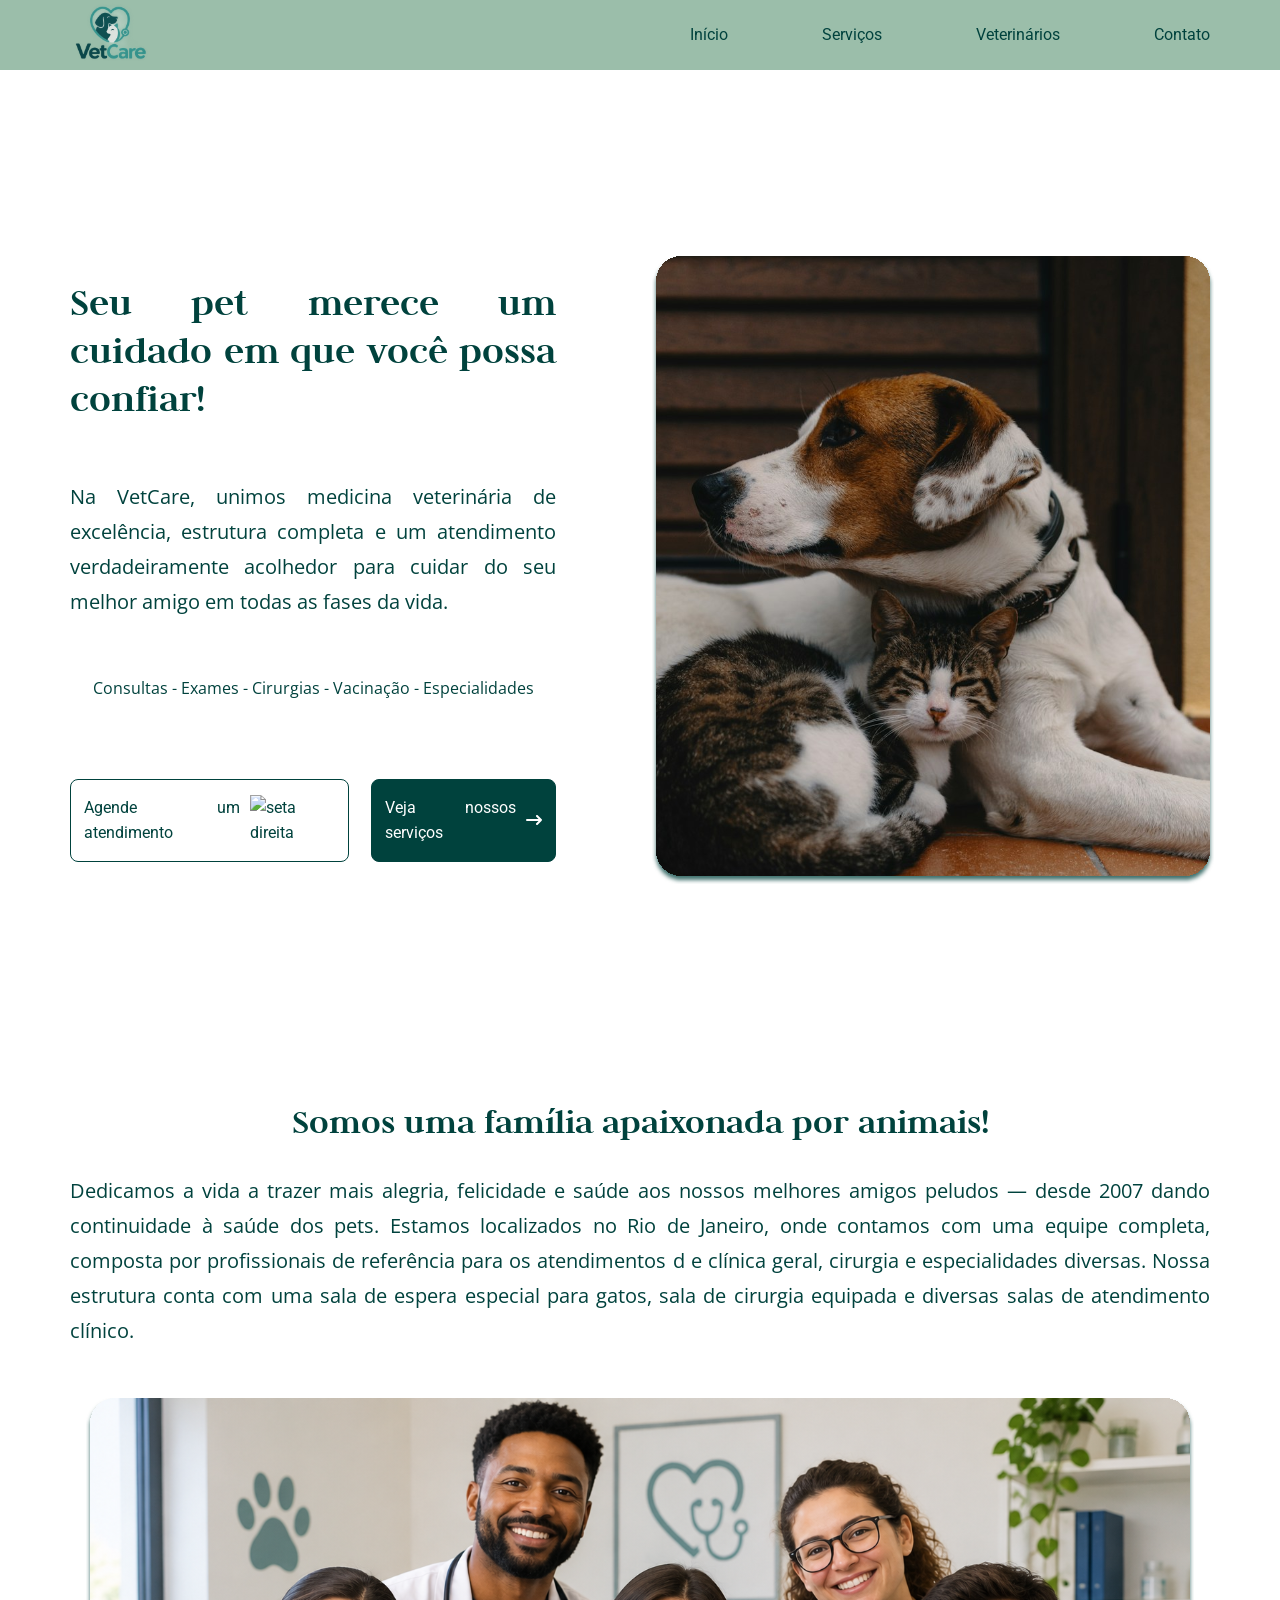
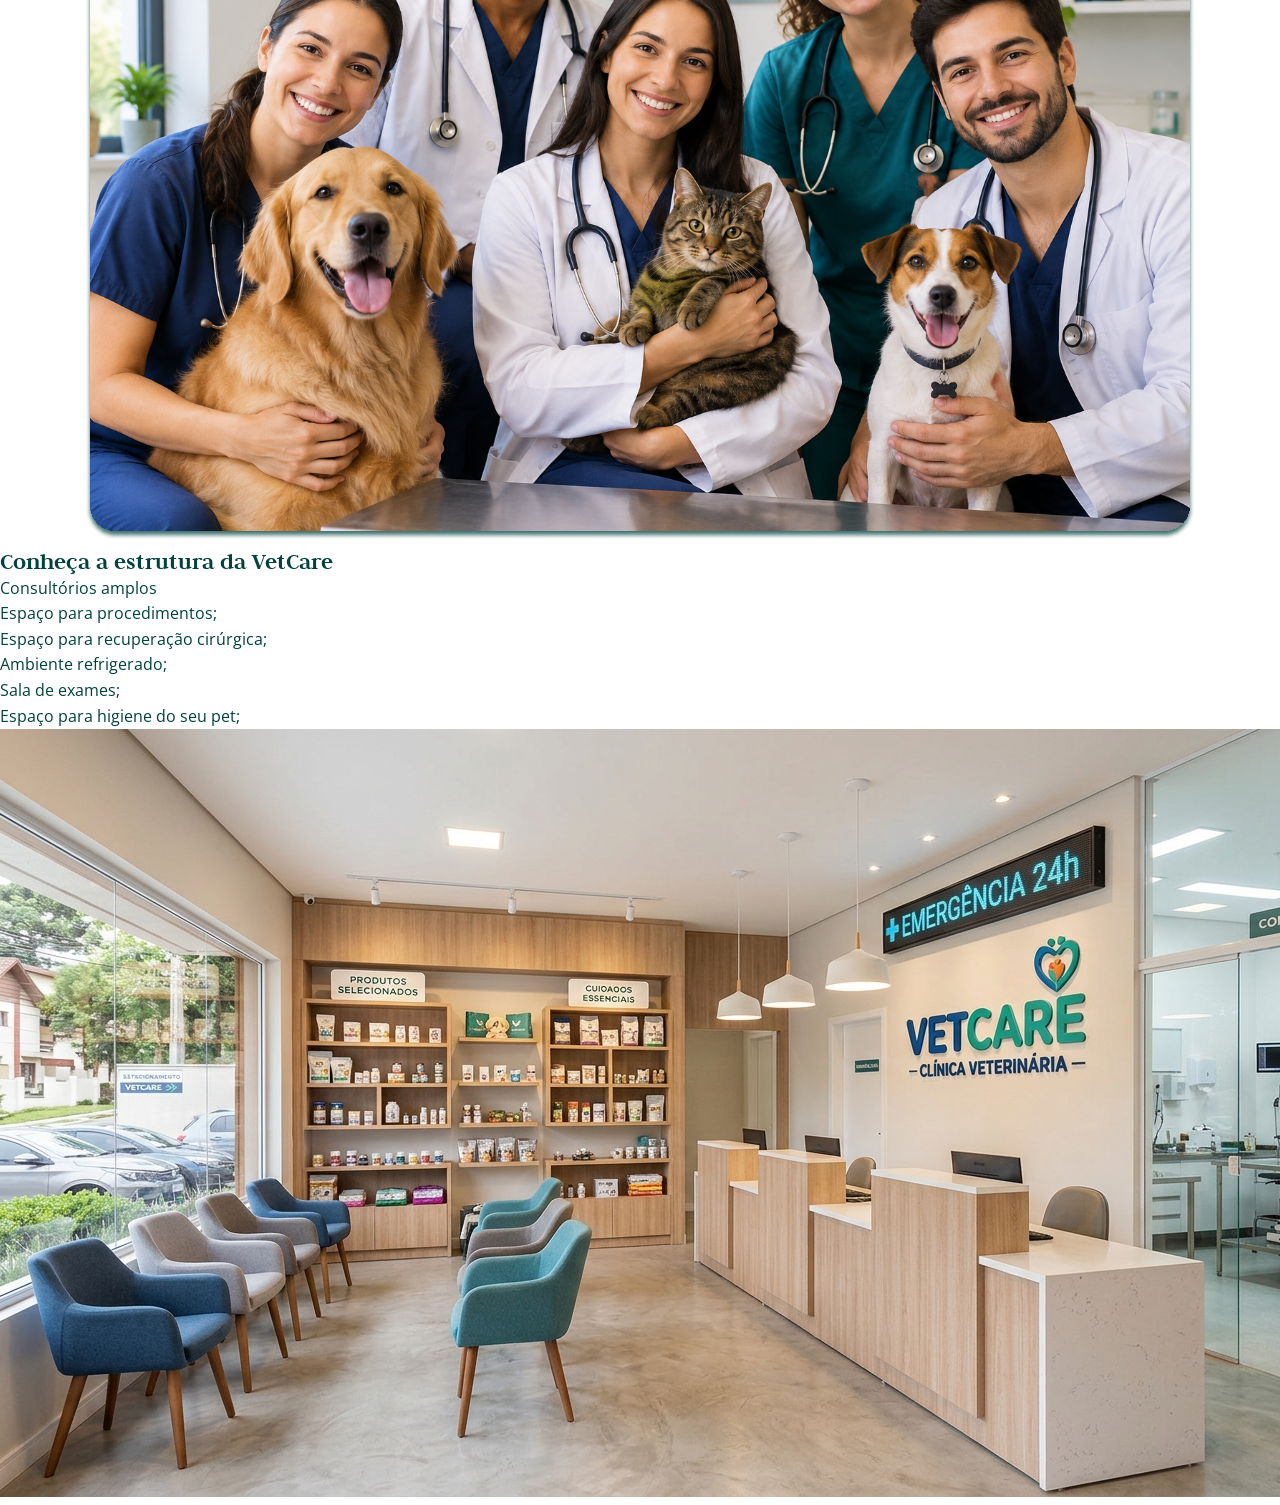
==== index.html @ e6e2c0a5 "Organiza estrutura de arquivos do projeto" ====
<!DOCTYPE html>
<html lang="pt-br">

<head>
    <meta charset="UTF-8">
    <meta name="viewport" content="width=device-width, initial-scale=1.0">
    <title>VetCare</title>
    <link rel="stylesheet" href="./css/styles.css">
    <link rel="preconnect" href="https://fonts.googleapis.com">
    <link rel="preconnect" href="https://fonts.gstatic.com" crossorigin>
    <link
        href="https://fonts.googleapis.com/css2?family=Judson:ital,wght@0,400;0,700;1,400&family=Montserrat:ital,wght@0,100..900;1,100..900&family=Open+Sans:ital,wght@0,300..800;1,300..800&family=Roboto:ital,wght@0,100..900;1,100..900&display=swap"
        rel="stylesheet">

</head>

<body>
    <header>
        <div class="logo"><a href="../pages/index.html"><img src="../assets/img/logo.vetcare.png"
                    alt="VetCare Logo"></a></div>
        <nav class="navbar">
            <ul>
                <li><a href="../pages/index.html">Início</a></li>
                <li><a href="../pages/servicos.html">Serviços</a></li>
                <li><a href="../pages/veterinarios.html">Veterinários</a></li>
                <li><a href="../pages/contato.html">Contato</a></li>
            </ul>
        </nav>
    </header>

    <main>
        <section class="hero">
            <div class="hero-content">
                <h1>Seu pet merece um cuidado em que você possa confiar!</h1>
                <p class="hero-description">Na VetCare, unimos medicina veterinária de excelência, estrutura completa e
                    um atendimento verdadeiramente acolhedor para cuidar do seu melhor amigo em todas as fases da vida.
                </p>
                <p class="hero-services">Consultas - Exames - Cirurgias - Vacinação - Especialidades </p>

                <div class="botoes">
                    <a href="#" class="btn-1">Agende um atendimento <img src="../assets/icons/seta-direita-verde.svg"
                            alt="seta direita"></a>
                    <a href="../pages/contato.html" class="btn-2">Veja nossos serviços <img
                            src="../assets/icons/seta-direita-branca.svg" alt="seta direita"></a>
                </div>
            </div>



            <div class="hero-image">
                <img src="../assets/img/img-pet-01.svg" alt="Hero Image">
            </div>


        </section>

        <section>
            <div class="sobre-nos">
                <div class="texto-sobre-nos">
                    <h2>Somos uma família apaixonada por animais!</h2>
                    <p>Dedicamos a vida a trazer mais alegria, felicidade e saúde aos nossos melhores amigos peludos —
                        desde
                        2007 dando continuidade à saúde dos pets.
                        Estamos localizados no Rio de Janeiro, onde contamos com uma equipe completa, composta por
                        profissionais de referência para os atendimentos d e clínica geral, cirurgia e especialidades
                        diversas.
                        Nossa estrutura conta com uma sala de espera especial para gatos, sala de cirurgia equipada e
                        diversas salas de atendimento clínico. </p>

                </div>

                <div class="imagem-sobre-nos">
                    <img src="../assets/img/team.svg" alt="Sobre Nós">
                </div>


            </div>



        </section>

        <section>
            <div class="estrutura">
                <h2>Conheça a estrutura da VetCare</h2>
                <ul>
                    <li>Consultórios amplos</li>
                    <li>Espaço para procedimentos;</li>
                    <li>Espaço para recuperação cirúrgica;</li>
                    <li>Ambiente refrigerado;</li>
                    <li>Sala de exames;</li>
                    <li>Espaço para higiene do seu pet;</li>
                </ul>
            </div>

            <div class="imagem-estrutura">
                <img src="../assets/img/estrutura-vetcare.jpg" alt="Estrutura VetCare">
            </div>
        </section>

    </main>

</body>

</html>
---- css/styles.css ----
* {
    margin: 0;
    padding: 0;
    box-sizing: border-box;
}

html {
    font-size: 62.5%;
}

h1, h2, h3, h4, h5, h6 {
    font-family: 'Judson', serif;
    font-weight: bold;
    color: #00423D;
    line-height: 1.2;
    
}

h1 {
    font-size: 4rem;
}
body {
    font-family: 'Open Sans', sans-serif;
    font-size: 1.6rem;
    line-height: 1.6;
    color: #00423D;
   
}

/*Header*/

header {
    display: flex;
    justify-content: space-between;
    align-items: center;
    flex-direction: row;
    background-color: rgba(60, 128, 89, 0.51);
    padding: 0 5rem;
    height: 7rem;
}

.logo {
    flex-shrink: 0; /* Impede que o logo encolha */
}

.logo img {
    height: 8rem;
}

.navbar {
    display: flex;
    gap: 2rem;
    font-family: roboto, sans-serif;
    font-weight: normal;
    font-size: 1.6rem;
}

.navbar ul {
    list-style: none;
    display: flex;
    gap: 5.4rem;
    padding: 1rem 0;
}

.navbar ul li {
    margin: 0 1rem;
}

.navbar ul li a {
    text-decoration: none;
    color: #00423D;
    font-weight: normal;
    display: inline-block;
    padding: 1rem;
    border-radius: 3rem;
    transition: background-color 0.3s ease;
}

.navbar ul li a:hover {
    transition: color 0.3s ease;
    color: #ffffff;
    font-weight: bold;
    background-color: #00423D;
    border-radius: 3rem;
    padding: 1rem;
}

.navbar ul li a::after{
    content: '';
    position: absolute;
    bottom: 1rem;
    left: 50%;
    width: 0;
    height: 0.2rem;
    background-color: #00423D;
    transition: all 300ms ease-in-out;

} 
.navbar ul li a:hover::after {
    width: 50%;
    left: 25%;
}

.hero {
    display: flex;
    justify-content: space-evenly;
    align-items: center;
    height: 100vh;
    padding: 0 5rem;
    margin: 2rem;
    gap: 10rem;
    margin-top: 5rem;
}

.hero-content {
    text-align: justify;
    gap: 5.7rem;
    display: flex;
    flex-direction: column;
}

.hero-description {
    font-size: 2rem;
    line-height: 3.5rem;
}

.hero-services {
    text-align: center;
    
}

.hero-image {
    display: flex;
    justify-content: center;
    align-items: center;
    width: 55.4rem;
    height: 62rem;
}

.botoes {
    display: flex;
    flex-direction: row;
    justify-content: center;
    align-items: center;
    gap: 2.2rem;
    margin-top: 2rem;
  
   
}

.botoes .btn-1 {
    display: inline-flex;
    align-items: center;
    gap: 1rem;
    padding: 1.5rem 1.3rem;
    border: solid 1px #00423D;
    border-radius: 0.8rem;
    font-family: roboto, sans-serif;
    font-weight: normal;
    font-size: 1.6rem;
    cursor: pointer;
    text-decoration: none;
    transition: background-color 0.3s ease; 
    color: #00423D;
}

.botoes .btn-2 {
    display: inline-flex;
    align-items: center;
    gap: 1rem;
    padding: 1.5rem 1.3rem;
    border: solid 1px #00423D;
    border-radius: 0.8rem;
    font-family: roboto, sans-serif;
    font-weight: normal;
    font-size: 1.6rem;
    cursor: pointer;
    text-decoration: none;
    transition: background-color 0.3s ease; 
    color: #00423D;
    background-color: #00423D;
    color: #ffffff;

}

.botoes .btn-1:hover {
    background-color: #8F9642;
    color: #00423D;
    font-weight: bold;

}

.botoes .btn-2:hover {
    background-color: rgb(0, 66, 61, 0.83);
    color: #ffffff;
    font-weight: bold;
}

.sobre-nos {
    display: flex;
    justify-content: center;
    flex-direction: column;
    align-items: center;
    margin-top: 8rem;
    gap: 3rem;
}

.texto-sobre-nos h2 {
    font-size: 3.6rem;
    text-align: center;
    margin-bottom: 3rem;

}
.texto-sobre-nos p {
    font-size: 2rem;
    line-height: 3.5rem;
    text-align: justify;
    margin-bottom: 3rem;
    padding: 0 5rem;
    margin: 2rem;
}
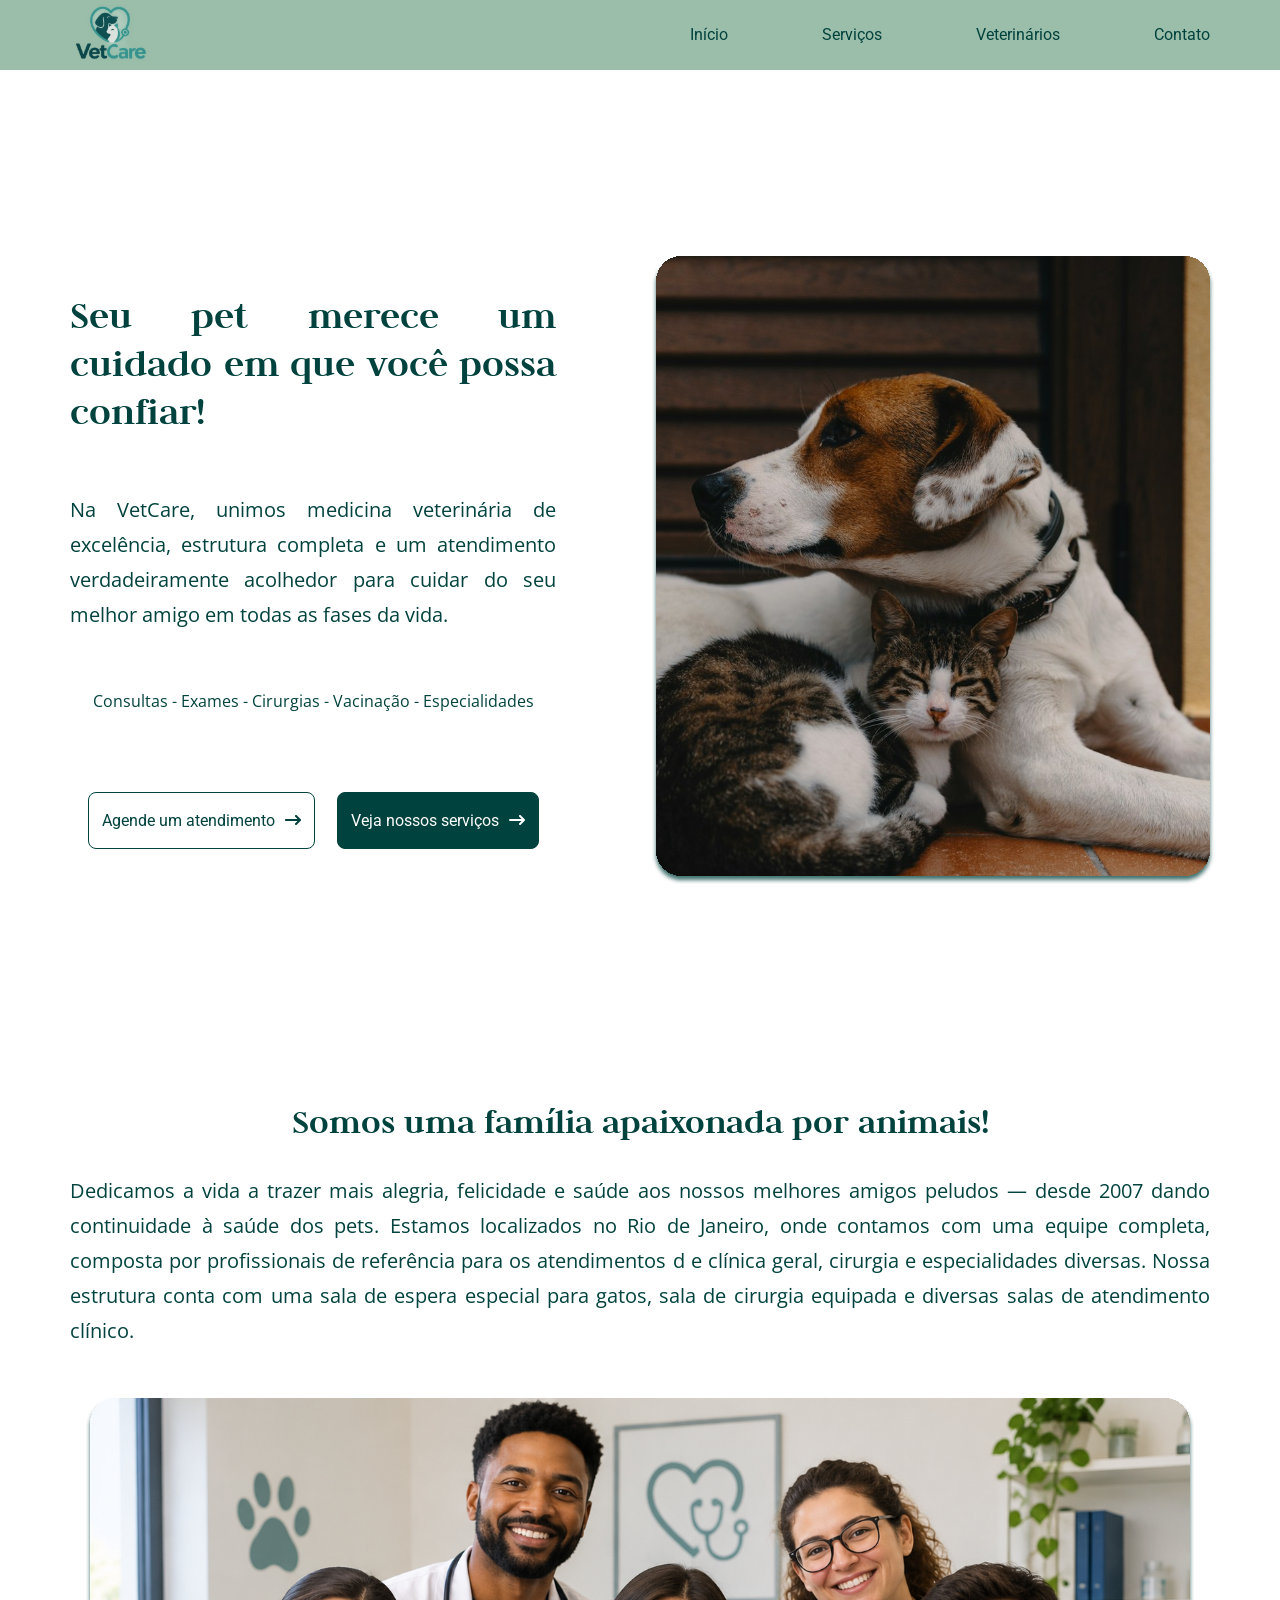
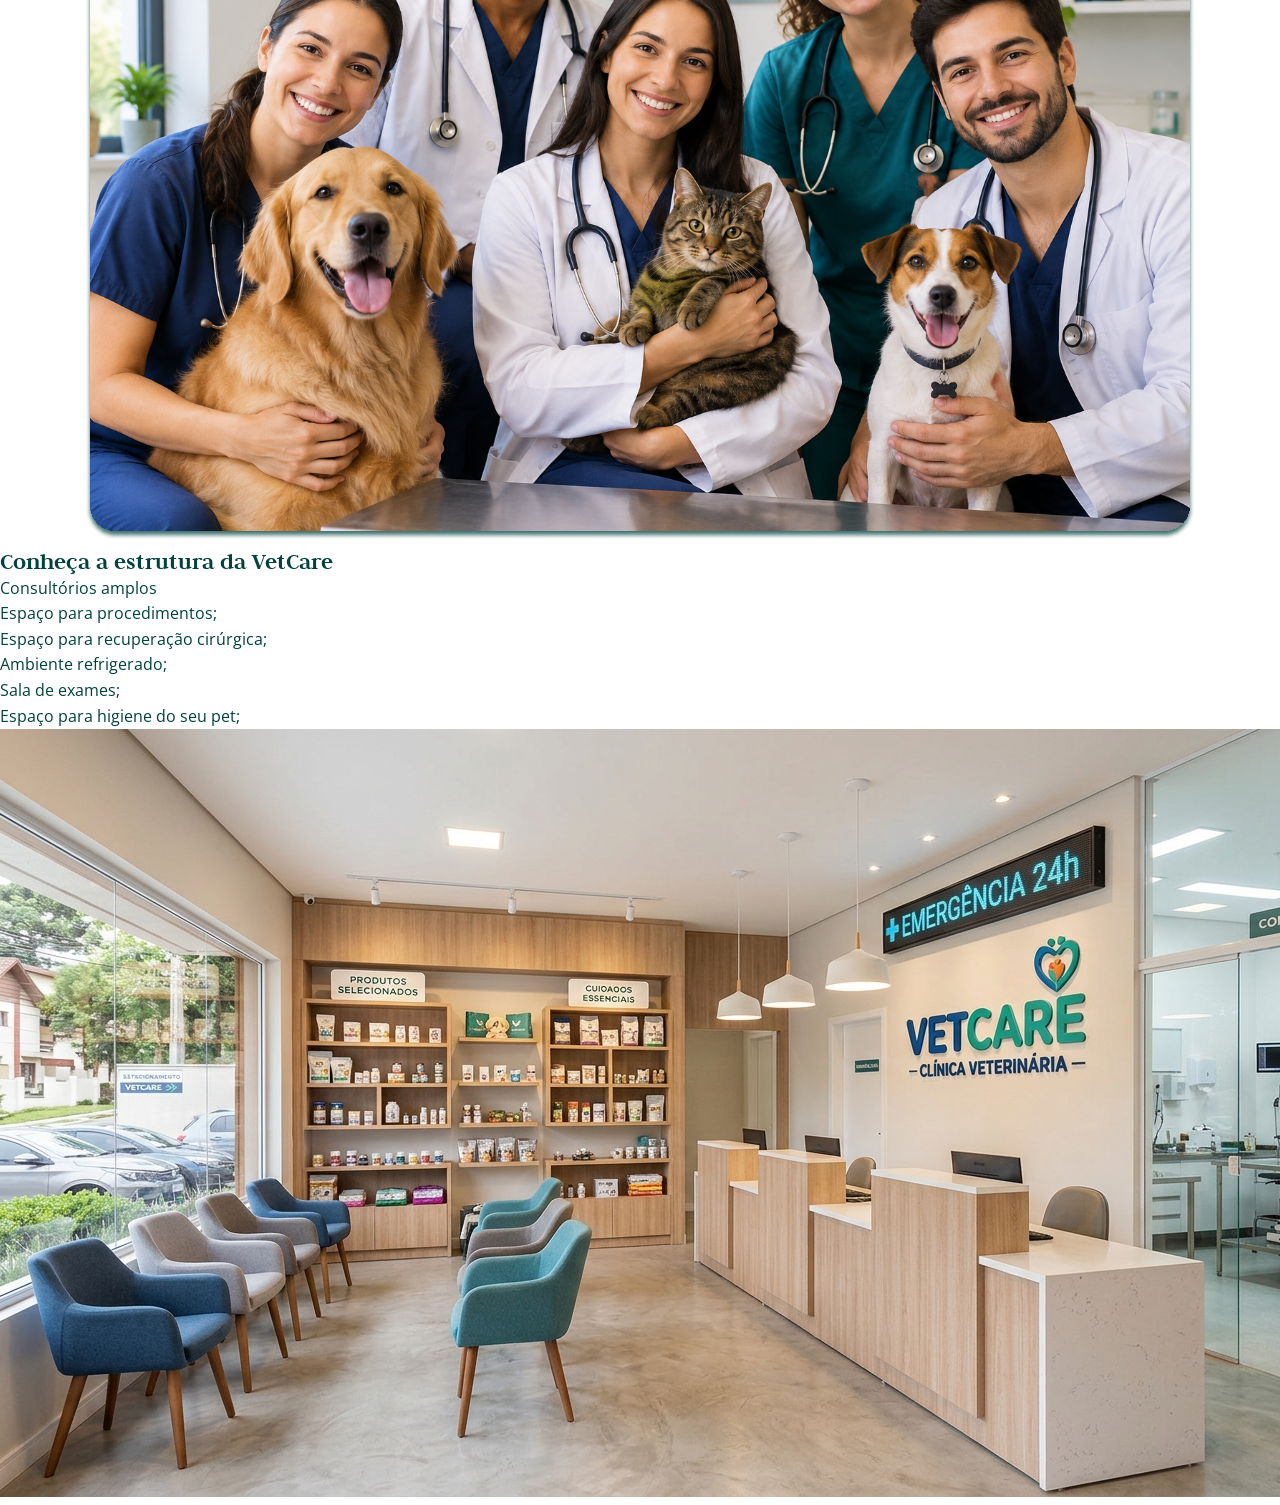
==== commit edddd4f3: "feat: correção de icone de seta" ====
--- a/index.html
+++ b/index.html
@@ -16,14 +16,14 @@
 
 <body>
     <header>
-        <div class="logo"><a href="../pages/index.html"><img src="../assets/img/logo.vetcare.png"
+        <div class="logo"><a href="./index.html"><img src="../assets/img/logo.vetcare.png"
                     alt="VetCare Logo"></a></div>
         <nav class="navbar">
             <ul>
-                <li><a href="../pages/index.html">Início</a></li>
-                <li><a href="../pages/servicos.html">Serviços</a></li>
-                <li><a href="../pages/veterinarios.html">Veterinários</a></li>
-                <li><a href="../pages/contato.html">Contato</a></li>
+                <li><a href="./index.html">Início</a></li>
+                <li><a href="./servicos.html">Serviços</a></li>
+                <li><a href="./veterinarios.html">Veterinários</a></li>
+                <li><a href="./contato.html">Contato</a></li>
             </ul>
         </nav>
     </header>
@@ -38,10 +38,10 @@
                 <p class="hero-services">Consultas - Exames - Cirurgias - Vacinação - Especialidades </p>
 
                 <div class="botoes">
-                    <a href="#" class="btn-1">Agende um atendimento <img src="../assets/icons/seta-direita-verde.svg"
+                    <a href="#" class="btn-1">Agende um atendimento <img src="assets/icons/seta-direita-verde-2.jpg"
                             alt="seta direita"></a>
-                    <a href="../pages/contato.html" class="btn-2">Veja nossos serviços <img
-                            src="../assets/icons/seta-direita-branca.svg" alt="seta direita"></a>
+                    <a href="#" class="btn-2">Veja nossos serviços <img
+                            src="assets/icons/seta-direita-branca.svg" alt="seta direita"></a>
                 </div>
             </div>
 
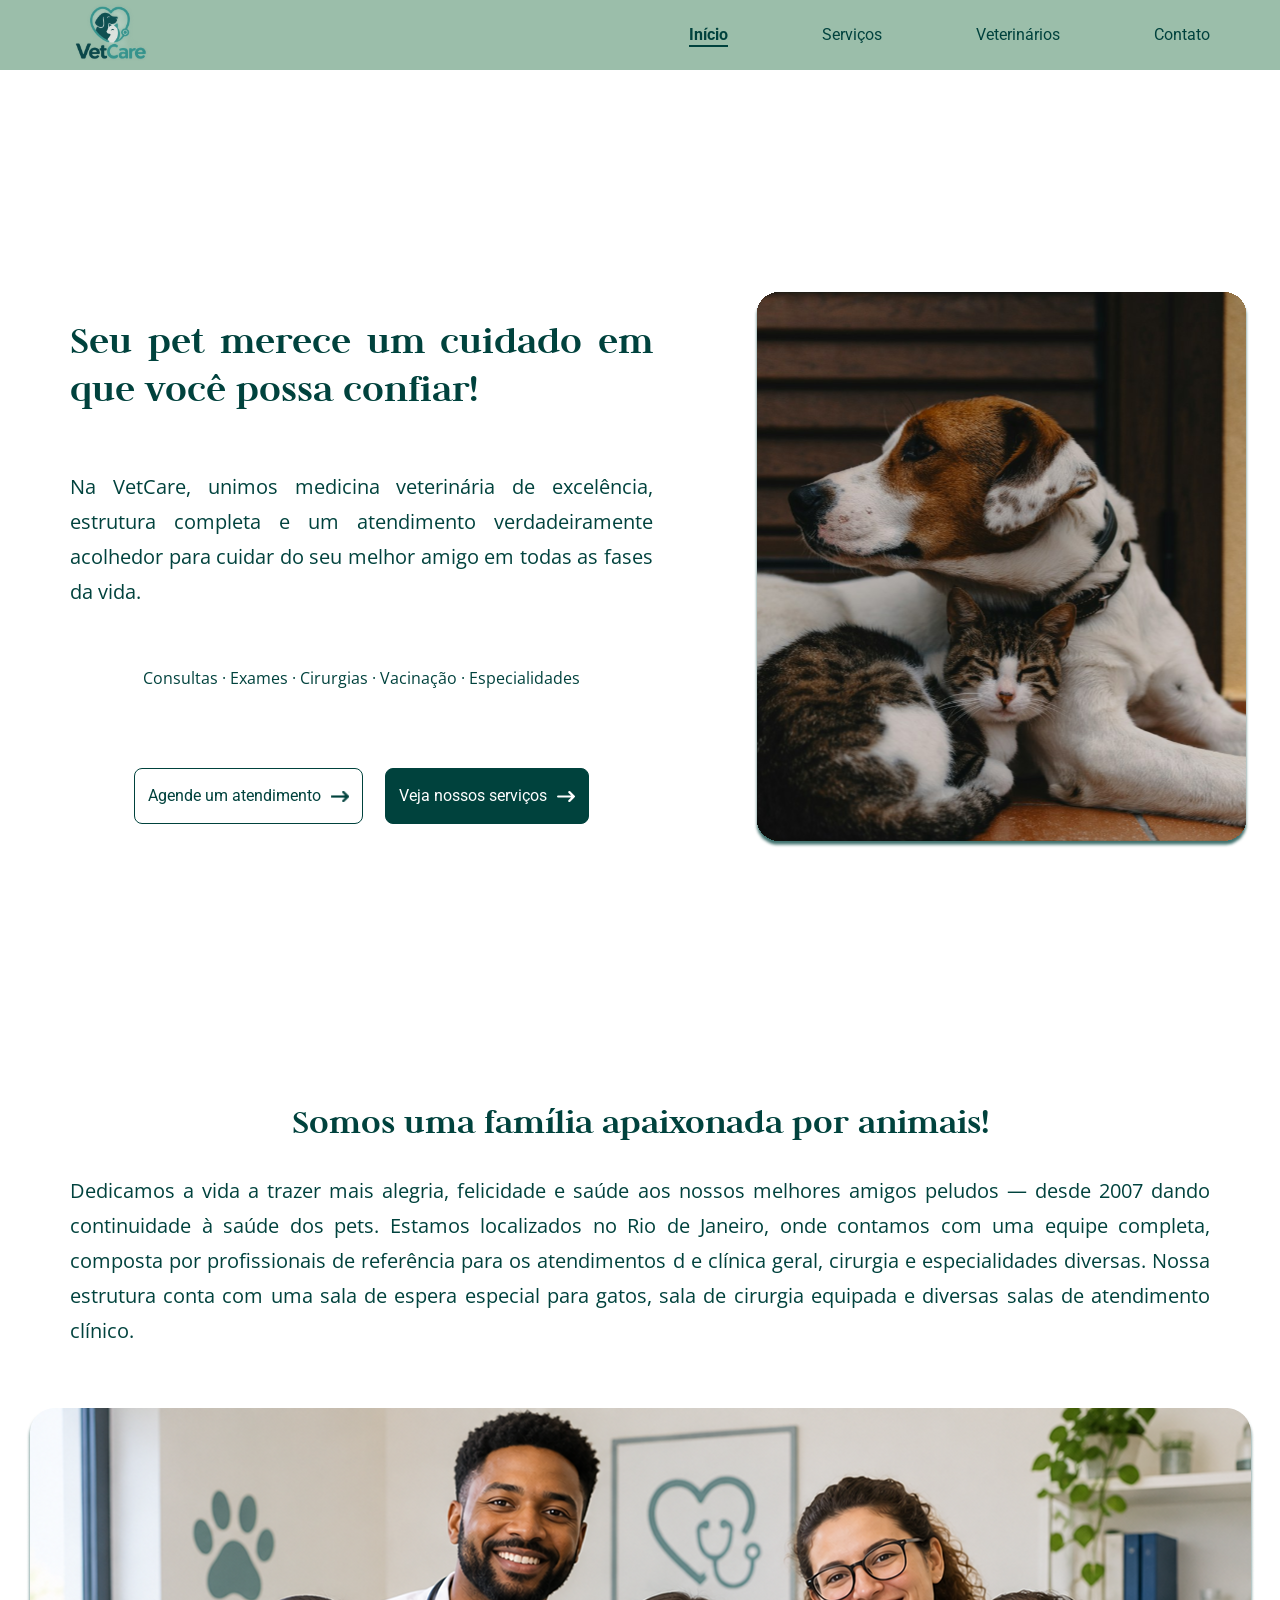
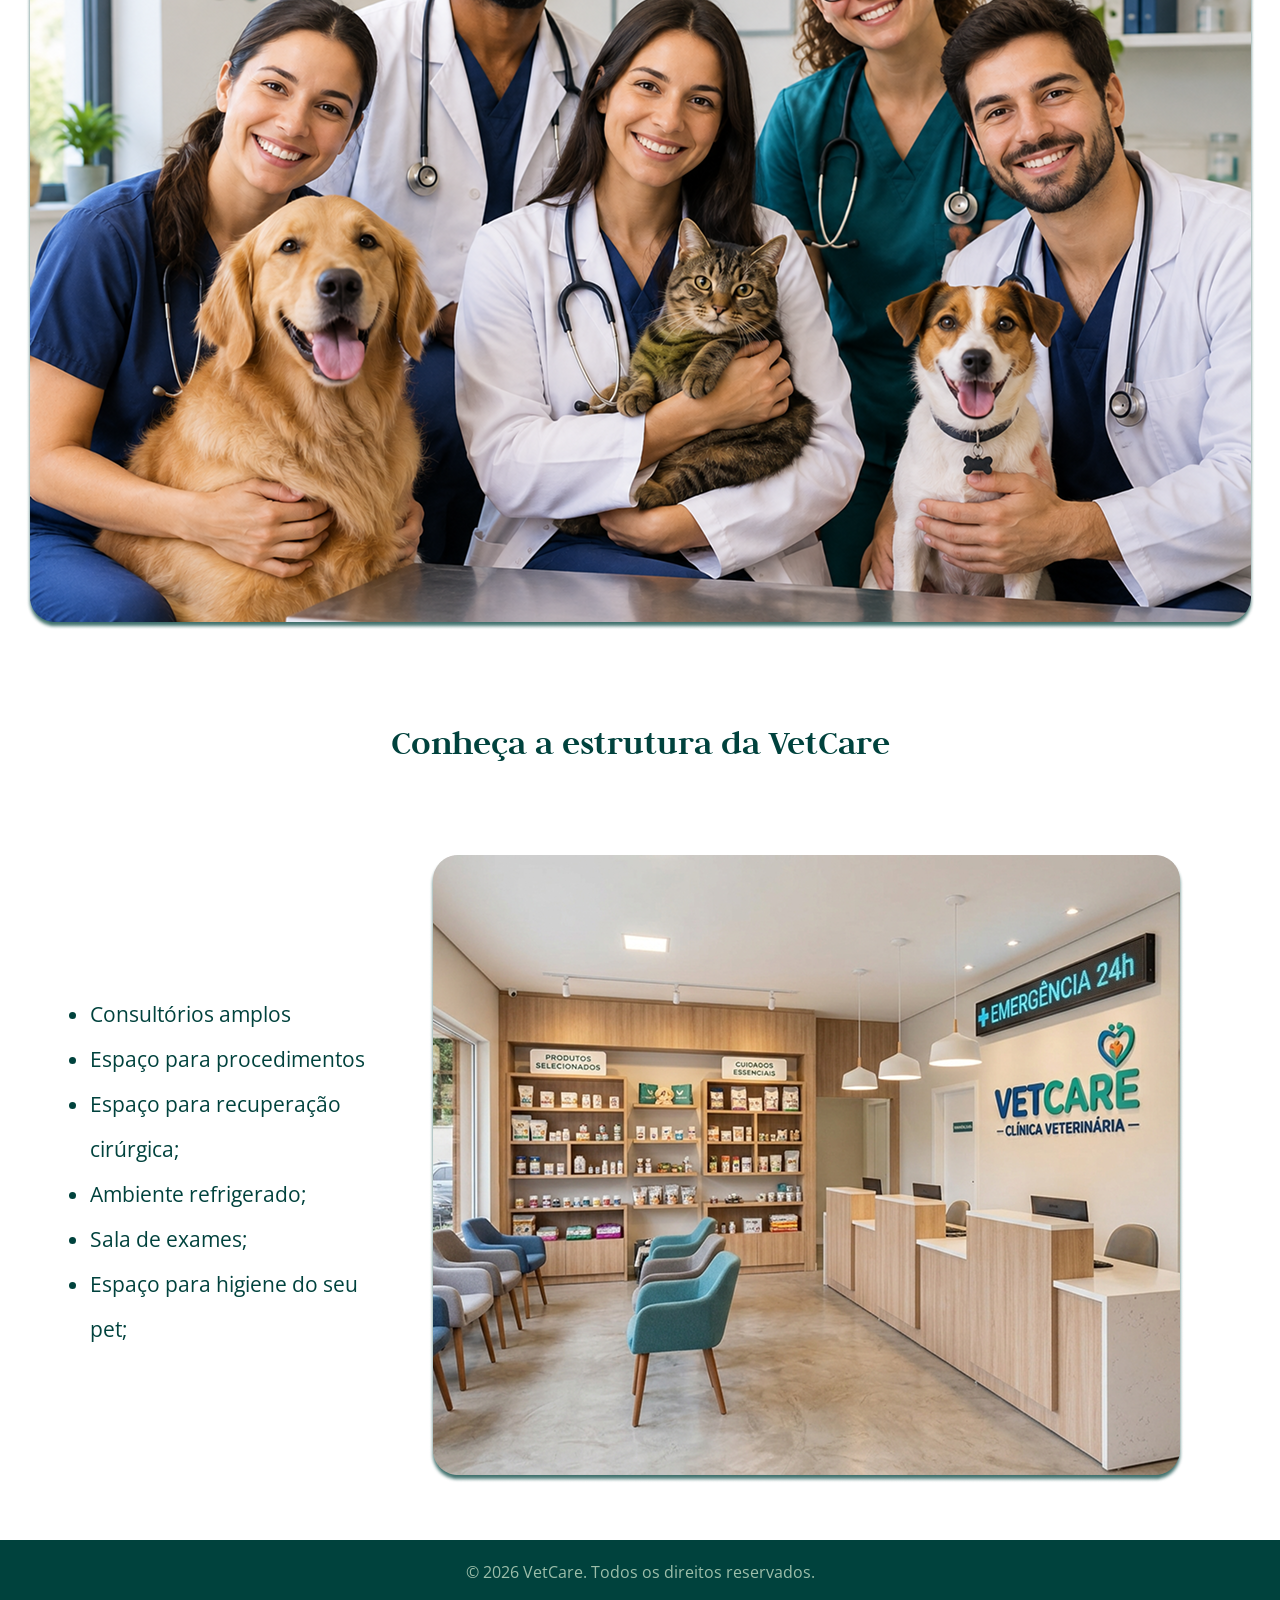
==== commit de85efd4: "feat: estilização da página home" ====
--- a/index.html
+++ b/index.html
@@ -4,7 +4,7 @@
 <head>
     <meta charset="UTF-8">
     <meta name="viewport" content="width=device-width, initial-scale=1.0">
-    <title>VetCare</title>
+    <title>VetCare | Cuidado de qualidade para seu pet</title>
     <link rel="stylesheet" href="./css/styles.css">
     <link rel="preconnect" href="https://fonts.googleapis.com">
     <link rel="preconnect" href="https://fonts.gstatic.com" crossorigin>
@@ -16,11 +16,11 @@
 
 <body>
     <header>
-        <div class="logo"><a href="./index.html"><img src="../assets/img/logo.vetcare.png"
-                    alt="VetCare Logo"></a></div>
+        <div class="logo"><a href="./index.html"><img src="../assets/img/logo.vetcare.png" alt="VetCare Logo"></a></div>
+       
         <nav class="navbar">
             <ul>
-                <li><a href="./index.html">Início</a></li>
+                <li><a href="./index.html" class="ativo">Início</a></li>
                 <li><a href="./servicos.html">Serviços</a></li>
                 <li><a href="./veterinarios.html">Veterinários</a></li>
                 <li><a href="./contato.html">Contato</a></li>
@@ -35,13 +35,13 @@
                 <p class="hero-description">Na VetCare, unimos medicina veterinária de excelência, estrutura completa e
                     um atendimento verdadeiramente acolhedor para cuidar do seu melhor amigo em todas as fases da vida.
                 </p>
-                <p class="hero-services">Consultas - Exames - Cirurgias - Vacinação - Especialidades </p>
+                <p class="hero-services"> Consultas · Exames · Cirurgias · Vacinação · Especialidades</p>
 
                 <div class="botoes">
                     <a href="#" class="btn-1">Agende um atendimento <img src="assets/icons/seta-direita-verde-2.jpg"
                             alt="seta direita"></a>
-                    <a href="#" class="btn-2">Veja nossos serviços <img
-                            src="assets/icons/seta-direita-branca.svg" alt="seta direita"></a>
+                    <a href="#" class="btn-2">Veja nossos serviços <img src="assets/icons/seta-direita-branca.svg"
+                            alt="seta direita"></a>
                 </div>
             </div>
 
@@ -65,12 +65,13 @@
                         profissionais de referência para os atendimentos d e clínica geral, cirurgia e especialidades
                         diversas.
                         Nossa estrutura conta com uma sala de espera especial para gatos, sala de cirurgia equipada e
-                        diversas salas de atendimento clínico. </p>
+                        diversas salas de atendimento clínico.
+                    </p>
 
                 </div>
 
                 <div class="imagem-sobre-nos">
-                    <img src="../assets/img/team.svg" alt="Sobre Nós">
+                    <img src="..//assets/img/team 1.png" alt="Sobre Nós">
                 </div>
 
 
@@ -82,24 +83,37 @@
 
         <section>
             <div class="estrutura">
-                <h2>Conheça a estrutura da VetCare</h2>
-                <ul>
-                    <li>Consultórios amplos</li>
-                    <li>Espaço para procedimentos;</li>
-                    <li>Espaço para recuperação cirúrgica;</li>
-                    <li>Ambiente refrigerado;</li>
-                    <li>Sala de exames;</li>
-                    <li>Espaço para higiene do seu pet;</li>
-                </ul>
+                 <h2>Conheça a estrutura da VetCare</h2>
+
+                <div class="estrutura-texto">
+                   
+                    <ul class="estrutura-lista">
+                        <li>Consultórios amplos</li>
+                        <li>Espaço para procedimentos</li>
+                        <li>Espaço para recuperação cirúrgica;</li>
+                        <li>Ambiente refrigerado;</li>
+                        <li>Sala de exames;</li>
+                        <li>Espaço para higiene do seu pet;</li>
+                    </ul>
+
+                
+
+                    <div class="imagem-estrutura">
+                         <img src="assets/img/estrutura-vetcare-2.png" alt="Estrutura VetCare">
+                    </div>
+                    
+
             </div>
 
-            <div class="imagem-estrutura">
-                <img src="../assets/img/estrutura-vetcare.jpg" alt="Estrutura VetCare">
-            </div>
+
         </section>
 
     </main>
 
+   <footer>
+        <p>&copy; 2026 VetCare. Todos os direitos reservados.</p>
+    </footer>
+
 </body>
 
 </html>
--- a/css/styles.css
+++ b/css/styles.css
@@ -6,6 +6,7 @@
 
 html {
     font-size: 62.5%;
+    
 }
 
 h1, h2, h3, h4, h5, h6 {
@@ -25,6 +26,11 @@
     line-height: 1.6;
     color: #00423D;
    
+   
+}
+
+a {
+    color: inherit;
 }
 
 /*Header*/
@@ -58,6 +64,8 @@
 .navbar ul {
     list-style: none;
     display: flex;
+    align-items: center;
+    flex-wrap: wrap;
     gap: 5.4rem;
     padding: 1rem 0;
 }
@@ -85,31 +93,25 @@
     padding: 1rem;
 }
 
-.navbar ul li a::after{
-    content: '';
-    position: absolute;
-    bottom: 1rem;
-    left: 50%;
-    width: 0;
-    height: 0.2rem;
-    background-color: #00423D;
-    transition: all 300ms ease-in-out;
-
-} 
-.navbar ul li a:hover::after {
-    width: 50%;
-    left: 25%;
-}
+.navbar ul li a.ativo {
+    font-weight: bold;
+    text-decoration: underline;
+    text-underline-offset: 0.5rem; /* Ajusta a distância do sublinhado */
+    text-decoration-thickness: 0.2rem; 
+}
+
 
 .hero {
     display: flex;
-    justify-content: space-evenly;
+    justify-content: space-between;
     align-items: center;
     height: 100vh;
-    padding: 0 5rem;
+    padding: 6rem 5rem;
     margin: 2rem;
     gap: 10rem;
     margin-top: 5rem;
+    width: 100%;
+  
 }
 
 .hero-content {
@@ -119,9 +121,14 @@
     flex-direction: column;
 }
 
+.hero-content h1 {
+    max-width: 65rem;
+}
+
 .hero-description {
     font-size: 2rem;
     line-height: 3.5rem;
+    max-width: 65rem;
 }
 
 .hero-services {
@@ -133,8 +140,14 @@
     display: flex;
     justify-content: center;
     align-items: center;
-    width: 55.4rem;
-    height: 62rem;
+    min-width: 0;
+}
+
+.hero-image img {
+    width: 100%;
+    max-width: 55.4rem;
+    max-height: 62.0rem;
+    object-fit: contain;
 }
 
 .botoes {
@@ -142,7 +155,9 @@
     flex-direction: row;
     justify-content: center;
     align-items: center;
+    flex-wrap: wrap;
     gap: 2.2rem;
+    width: 100% ;
     margin-top: 2rem;
   
    
@@ -150,6 +165,26 @@
 
 .botoes .btn-1 {
     display: inline-flex;
+    justify-content: center;
+    align-items: center;
+    gap: 1rem;
+    padding: 1.5rem 1.3rem;
+    min-height: 5.2rem; /* Garante uma altura mínima para o botão */
+    border: solid 1px #00423D;
+    border-radius: 0.8rem;
+    font-family: roboto, sans-serif;
+    font-weight: normal;
+    font-size: 1.6rem;
+    line-height: 2.4rem;
+    cursor: pointer;
+    text-decoration: none;
+    transition: background-color 0.3s ease; 
+    color: #00423D;
+}
+
+.botoes .btn-2 {
+    display: inline-flex;
+    justify-content: center;
     align-items: center;
     gap: 1rem;
     padding: 1.5rem 1.3rem;
@@ -158,26 +193,11 @@
     font-family: roboto, sans-serif;
     font-weight: normal;
     font-size: 1.6rem;
+    line-height: 2.4rem;
     cursor: pointer;
     text-decoration: none;
     transition: background-color 0.3s ease; 
     color: #00423D;
-}
-
-.botoes .btn-2 {
-    display: inline-flex;
-    align-items: center;
-    gap: 1rem;
-    padding: 1.5rem 1.3rem;
-    border: solid 1px #00423D;
-    border-radius: 0.8rem;
-    font-family: roboto, sans-serif;
-    font-weight: normal;
-    font-size: 1.6rem;
-    cursor: pointer;
-    text-decoration: none;
-    transition: background-color 0.3s ease; 
-    color: #00423D;
     background-color: #00423D;
     color: #ffffff;
 
@@ -196,6 +216,14 @@
     font-weight: bold;
 }
 
+.botoes a img {
+    display: block;
+    flex-shrink: 0;
+    width: 1.8rem;
+    height: 1.8rem;
+    object-fit: contain;
+}
+
 .sobre-nos {
     display: flex;
     justify-content: center;
@@ -203,6 +231,7 @@
     align-items: center;
     margin-top: 8rem;
     gap: 3rem;
+    
 }
 
 .texto-sobre-nos h2 {
@@ -220,4 +249,39 @@
     margin: 2rem;
 }
 
-
+.estrutura {
+    display: flex;
+    flex-direction: column;
+    align-items: center;
+    margin:8rem 2rem 2rem;
+    gap: 6rem;
+    
+}
+
+.estrutura h2 {
+    font-size: 3.6rem;
+    line-height: 4.5rem;
+    text-align: center;
+}
+
+.estrutura-texto {
+    display: flex;
+    justify-content: center;
+    flex-direction: row;
+    align-items: center;
+    gap: 5.8rem;
+    font-size: 2.1rem;
+    line-height: 4.5rem;
+    padding: 0 5rem;
+    margin: 2rem;
+
+}
+
+footer {
+    text-align: center;
+    padding: 2rem 0;
+    background-color: #00423D;
+    color: #9CBEAA;
+    font-size: 1.6rem;
+    line-height: auto;
+}
